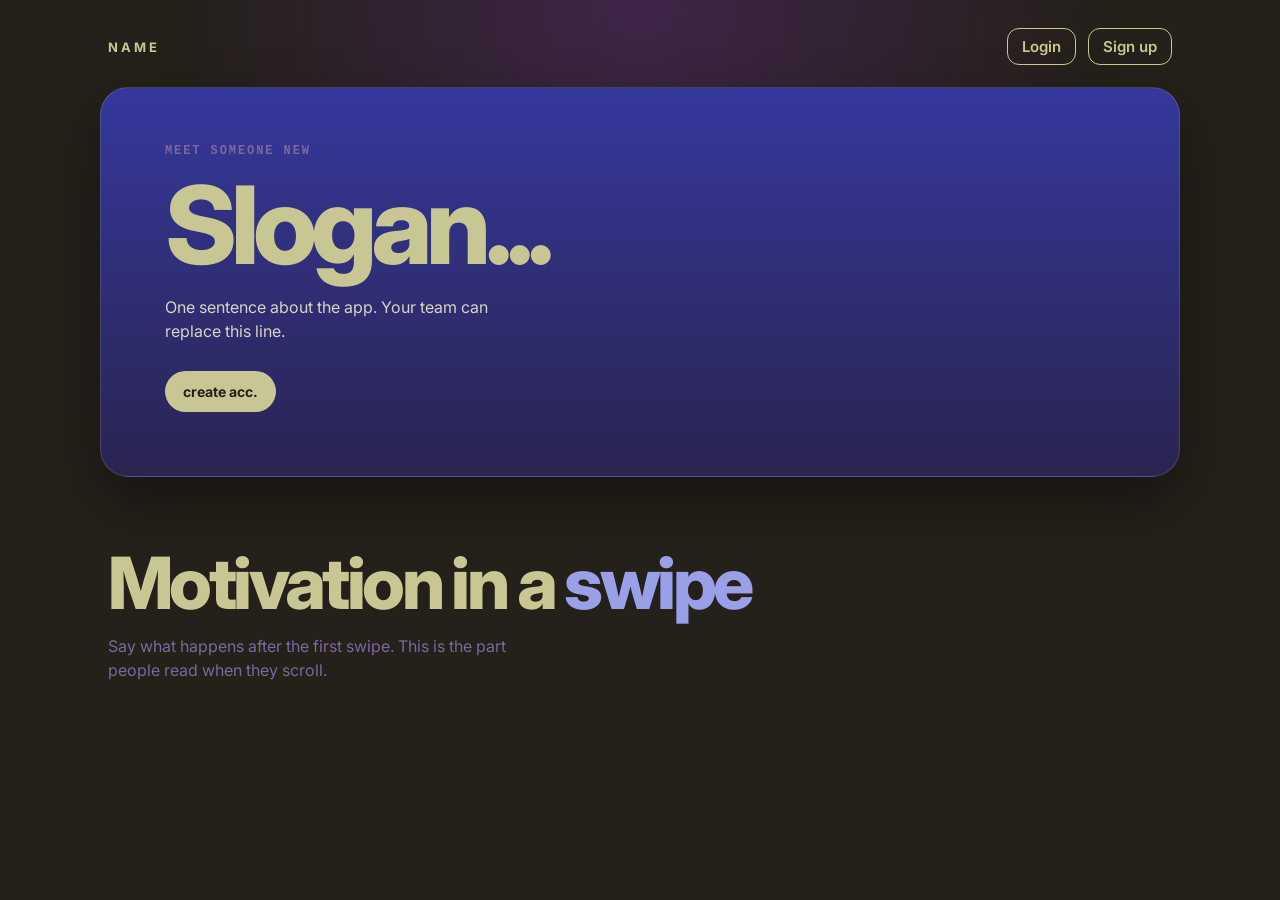
==== index.html @ 8dd57173 "add launch and login page" ====
<!DOCTYPE html>
<html lang="en">
<head>
  <meta charset="UTF-8">
  <meta name="viewport" content="width=device-width, initial-scale=1">
  <title>NAME</title>
  <link rel="preconnect" href="https://fonts.googleapis.com">
  <link rel="preconnect" href="https://fonts.gstatic.com" crossorigin>
  <link href="https://fonts.googleapis.com/css2?family=Inter:wght@400;600;700;800&display=swap" rel="stylesheet">
  <link rel="stylesheet" href="css/site.css">
</head>
<body>
  <div class="page">
    <header class="top">
      <a class="logo" href="index.html">NAME</a>
      <nav class="nav">
        <a href="login.html">Login</a>
        <a href="signup.html">Sign up</a>
      </nav>
    </header>

    <main>
      <section class="card hero">
        <p class="eyebrow">Meet someone new</p>
        <h1>Slogan...</h1>
        <p class="lede">One sentence about the app. Your team can replace this line.</p>
        <a class="pill" href="signup.html">create acc.</a>
      </section>

      <section class="next">
        <h2>Motivation in a <span>swipe</span></h2>
        <p>Say what happens after the first swipe. This is the part people read when they scroll.</p>
      </section>
    </main>
  </div>
</body>
</html>
---- css/site.css ----
:root {
  --ink: #24201a;
  --indigo: #35389c;
  --plum: #3f2548;
  --muted: #7c679e;
  --foam: #c8c793;
  --card: #2c2544;
  --line: rgba(200, 199, 147, 0.35);
}

* {
  box-sizing: border-box;
}

body {
  margin: 0;
  min-height: 100vh;
  color: var(--foam);
  background:
    radial-gradient(circle at top, #3f2548 0%, transparent 42%),
    var(--ink);
  font-family: Inter, "Helvetica Neue", Helvetica, Arial, sans-serif;
}

a {
  color: inherit;
  text-decoration: none;
}

.page {
  width: min(1080px, calc(100% - 40px));
  margin: 0 auto;
  padding: 28px 0 80px;
}

.top {
  display: flex;
  align-items: center;
  justify-content: space-between;
  gap: 16px;
  margin-bottom: 22px;
  padding: 0 8px;
}

.logo {
  font-size: 13px;
  font-weight: 700;
  letter-spacing: 0.22em;
}

.nav {
  display: flex;
  align-items: center;
  gap: 12px;
}

.nav a {
  border: 1.5px solid var(--foam);
  border-radius: 12px;
  padding: 8px 14px;
  color: var(--foam);
  font-size: 15px;
  font-weight: 600;
}

.card {
  background: linear-gradient(180deg, #35389c 0%, #2a2450 100%);
  border: 1px solid rgba(200, 199, 147, 0.18);
  border-radius: 28px;
  box-shadow: 0 24px 60px rgba(0, 0, 0, 0.35);
}

.hero {
  display: flex;
  flex-direction: column;
  align-items: flex-start;
  padding: 56px 64px 64px;
}

.eyebrow {
  margin: 0 0 18px;
  color: var(--muted);
  font-family: ui-monospace, "Courier New", monospace;
  font-size: 12px;
  font-weight: 600;
  letter-spacing: 0.16em;
  text-transform: uppercase;
}

h1 {
  margin: 0;
  color: var(--foam);
  font-size: clamp(64px, 9vw, 108px);
  font-weight: 800;
  letter-spacing: -0.055em;
  line-height: 0.9;
}

.lede {
  max-width: 36ch;
  margin: 22px 0 0;
  color: #d7d4c4;
  font-size: 16px;
  line-height: 1.5;
}

.pill {
  display: inline-block;
  width: fit-content;
  margin-top: 28px;
  padding: 12px 18px;
  border: 0;
  border-radius: 999px;
  background: var(--foam);
  color: var(--ink);
  font: inherit;
  font-size: 14px;
  font-weight: 700;
  cursor: pointer;
}

.next {
  padding: 72px 8px 20px;
}

h2 {
  margin: 0;
  font-size: clamp(42px, 6vw, 72px);
  font-weight: 800;
  letter-spacing: -0.05em;
  line-height: 0.95;
}

h2 span {
  color: #9aa0e8;
}

.next p {
  max-width: 42ch;
  color: var(--muted);
  font-size: 16px;
  line-height: 1.5;
}

.center {
  min-height: calc(100vh - 120px);
  display: grid;
  place-items: center;
}

.form-card {
  width: min(440px, 100%);
  padding: 36px 32px 32px;
}

.form-card h1 {
  margin-bottom: 28px;
  font-size: 56px;
}

form {
  display: grid;
  gap: 16px;
}

label {
  display: grid;
  gap: 8px;
  color: var(--foam);
  font-size: 13px;
  font-weight: 700;
}

input {
  width: 100%;
  padding: 14px 16px;
  border: 1px solid var(--line);
  border-radius: 14px;
  background: rgba(36, 32, 26, 0.45);
  color: var(--foam);
  font: inherit;
  font-size: 15px;
}

form .pill {
  margin-top: 8px;
}

@media (max-width: 700px) {
  .hero {
    padding: 36px 24px 40px;
  }

  h1,
  .form-card h1 {
    font-size: 48px;
  }
}
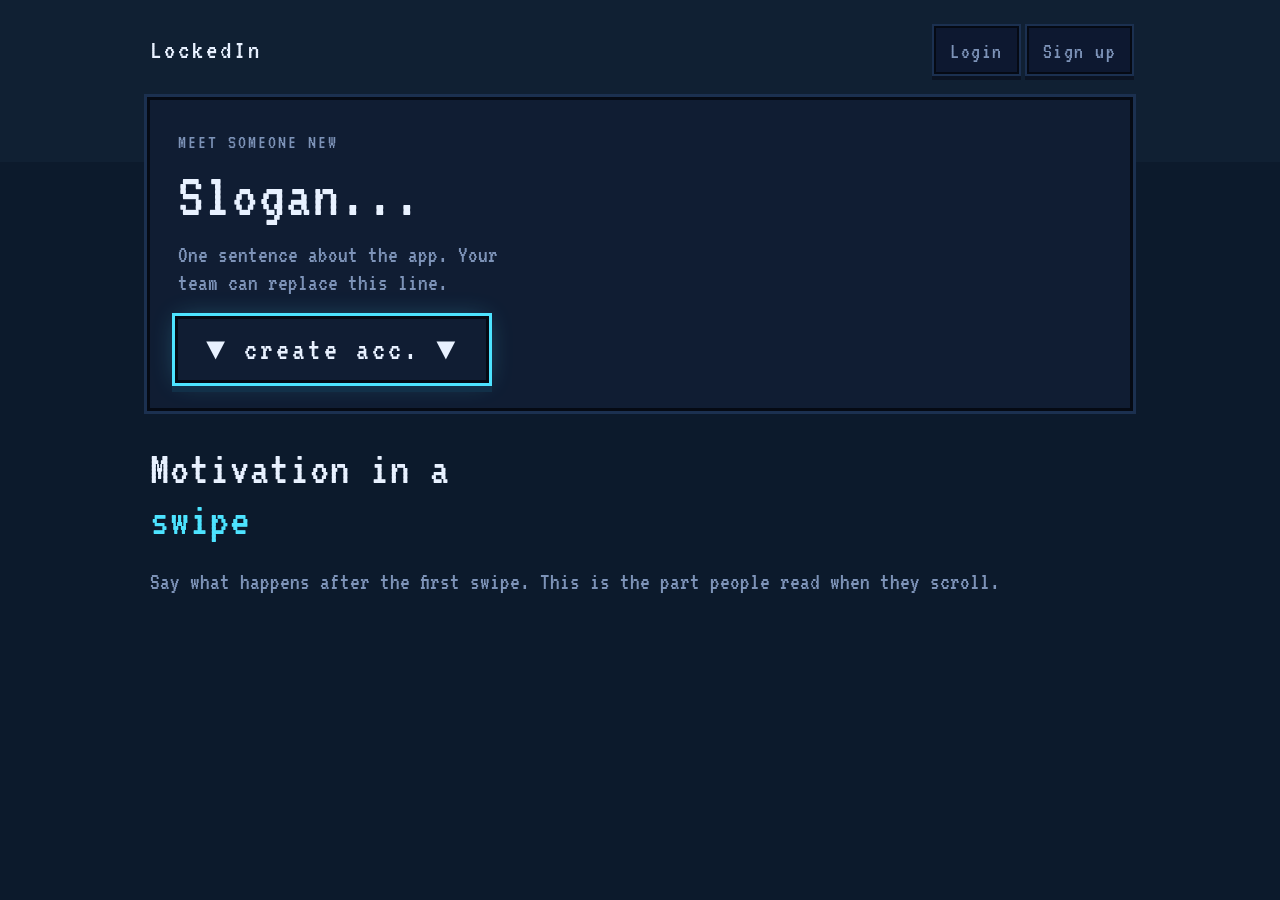
==== commit f9c61cbc: "launch and login with krillion" ====
--- a/index.html
+++ b/index.html
@@ -3,16 +3,16 @@
 <head>
   <meta charset="UTF-8">
   <meta name="viewport" content="width=device-width, initial-scale=1">
-  <title>NAME</title>
+  <title>LockedIn</title>
   <link rel="preconnect" href="https://fonts.googleapis.com">
   <link rel="preconnect" href="https://fonts.gstatic.com" crossorigin>
-  <link href="https://fonts.googleapis.com/css2?family=Inter:wght@400;600;700;800&display=swap" rel="stylesheet">
+  <link href="https://fonts.googleapis.com/css2?family=VT323&display=swap" rel="stylesheet">
   <link rel="stylesheet" href="css/site.css">
 </head>
 <body>
   <div class="page">
     <header class="top">
-      <a class="logo" href="index.html">NAME</a>
+      <a class="logo" href="index.html">LockedIn</a>
       <nav class="nav">
         <a href="login.html">Login</a>
         <a href="signup.html">Sign up</a>
@@ -24,7 +24,7 @@
         <p class="eyebrow">Meet someone new</p>
         <h1>Slogan...</h1>
         <p class="lede">One sentence about the app. Your team can replace this line.</p>
-        <a class="pill" href="signup.html">create acc.</a>
+        <a class="pill" href="signup.html">▼ create acc. ▼</a>
       </section>
 
       <section class="next">
--- a/css/site.css
+++ b/css/site.css
@@ -1,11 +1,12 @@
 :root {
-  --ink: #24201a;
-  --indigo: #35389c;
-  --plum: #3f2548;
-  --muted: #7c679e;
-  --foam: #c8c793;
-  --card: #2c2544;
-  --line: rgba(200, 199, 147, 0.35);
+  --night: #071018;
+  --panel: #101d33;
+  --btn: #0d1830;
+  --ink: #050a14;
+  --steel: #1b3050;
+  --muted: #7d93b8;
+  --paper: #e8f1ff;
+  --cyan: #4de3ff;
 }
 
 * {
@@ -15,11 +16,11 @@
 body {
   margin: 0;
   min-height: 100vh;
-  color: var(--foam);
+  color: var(--paper);
   background:
-    radial-gradient(circle at top, #3f2548 0%, transparent 42%),
-    var(--ink);
-  font-family: Inter, "Helvetica Neue", Helvetica, Arial, sans-serif;
+    linear-gradient(#102033 0 18%, transparent 18%),
+    linear-gradient(#0c1a2c 0 100%);
+  font-family: VT323, "Courier New", monospace;
 }
 
 a {
@@ -28,7 +29,7 @@
 }
 
 .page {
-  width: min(1080px, calc(100% - 40px));
+  width: min(980px, calc(100% - 32px));
   margin: 0 auto;
   padding: 28px 0 80px;
 }
@@ -38,148 +39,162 @@
   align-items: center;
   justify-content: space-between;
   gap: 16px;
-  margin-bottom: 22px;
-  padding: 0 8px;
+  margin-bottom: 28px;
 }
 
 .logo {
-  font-size: 13px;
-  font-weight: 700;
-  letter-spacing: 0.22em;
+  color: var(--paper);
+  font-size: 28px;
+  letter-spacing: 3px;
 }
 
 .nav {
   display: flex;
-  align-items: center;
   gap: 12px;
 }
 
 .nav a {
-  border: 1.5px solid var(--foam);
-  border-radius: 12px;
-  padding: 8px 14px;
-  color: var(--foam);
-  font-size: 15px;
-  font-weight: 600;
+  padding: 12px 14px 10px;
+  background: var(--btn);
+  color: var(--muted);
+  font-size: 22px;
+  letter-spacing: 1.5px;
+  box-shadow:
+    0 0 0 2px var(--ink),
+    0 0 0 4px var(--steel),
+    0 4px 0 4px #0b1424;
+}
+
+.nav a:active {
+  transform: translateY(2px);
+  box-shadow:
+    0 0 0 2px var(--ink),
+    0 0 0 4px var(--steel),
+    0 2px 0 4px #0b1424;
 }
 
 .card {
-  background: linear-gradient(180deg, #35389c 0%, #2a2450 100%);
-  border: 1px solid rgba(200, 199, 147, 0.18);
-  border-radius: 28px;
-  box-shadow: 0 24px 60px rgba(0, 0, 0, 0.35);
-}
-
-.hero {
-  display: flex;
-  flex-direction: column;
-  align-items: flex-start;
-  padding: 56px 64px 64px;
+  background: var(--panel);
+  box-shadow:
+    0 0 0 3px var(--ink),
+    0 0 0 6px var(--steel);
+}
+
+.hero,
+.form-card {
+  padding: 32px 28px 28px;
 }
 
 .eyebrow {
-  margin: 0 0 18px;
+  margin: 0 0 12px;
   color: var(--muted);
-  font-family: ui-monospace, "Courier New", monospace;
-  font-size: 12px;
-  font-weight: 600;
-  letter-spacing: 0.16em;
+  font-size: 20px;
+  letter-spacing: 2px;
   text-transform: uppercase;
 }
 
+h1,
+h2 {
+  margin: 0;
+  font-weight: 400;
+  letter-spacing: 1px;
+}
+
 h1 {
-  margin: 0;
-  color: var(--foam);
-  font-size: clamp(64px, 9vw, 108px);
-  font-weight: 800;
-  letter-spacing: -0.055em;
-  line-height: 0.9;
+  font-size: clamp(40px, 6vw, 64px);
+  line-height: 1;
+}
+
+.lede,
+.next p,
+label {
+  color: var(--muted);
+  font-size: 24px;
+  line-height: 1.15;
 }
 
 .lede {
   max-width: 36ch;
-  margin: 22px 0 0;
-  color: #d7d4c4;
-  font-size: 16px;
-  line-height: 1.5;
+  margin: 14px 0 0;
 }
 
 .pill {
   display: inline-block;
   width: fit-content;
-  margin-top: 28px;
-  padding: 12px 18px;
+  margin-top: 22px;
+  padding: 13px 28px 11px;
   border: 0;
-  border-radius: 999px;
-  background: var(--foam);
-  color: var(--ink);
+  background: var(--panel);
+  color: var(--paper);
   font: inherit;
-  font-size: 14px;
-  font-weight: 700;
+  font-size: 32px;
+  letter-spacing: 3px;
   cursor: pointer;
+  box-shadow:
+    0 0 0 3px var(--ink),
+    0 0 0 6px var(--cyan),
+    0 6px 0 6px #123048,
+    0 0 26px rgba(77, 227, 255, 0.3);
+}
+
+.pill:active {
+  transform: translateY(3px);
+  box-shadow:
+    0 0 0 3px var(--ink),
+    0 0 0 6px var(--cyan),
+    0 3px 0 6px #123048;
 }
 
 .next {
-  padding: 72px 8px 20px;
+  margin-top: 36px;
 }
 
 h2 {
-  margin: 0;
-  font-size: clamp(42px, 6vw, 72px);
-  font-weight: 800;
-  letter-spacing: -0.05em;
-  line-height: 0.95;
+  max-width: 16ch;
+  font-size: clamp(32px, 5vw, 48px);
+  line-height: 1.05;
 }
 
 h2 span {
-  color: #9aa0e8;
-}
-
-.next p {
-  max-width: 42ch;
-  color: var(--muted);
-  font-size: 16px;
-  line-height: 1.5;
+  color: var(--cyan);
 }
 
 .center {
-  min-height: calc(100vh - 120px);
+  min-height: calc(100vh - 140px);
   display: grid;
   place-items: center;
 }
 
 .form-card {
-  width: min(440px, 100%);
-  padding: 36px 32px 32px;
+  width: min(480px, 100%);
 }
 
 .form-card h1 {
-  margin-bottom: 28px;
-  font-size: 56px;
+  margin-bottom: 18px;
 }
 
 form {
   display: grid;
-  gap: 16px;
+  gap: 14px;
 }
 
 label {
   display: grid;
-  gap: 8px;
-  color: var(--foam);
-  font-size: 13px;
-  font-weight: 700;
+  gap: 6px;
 }
 
 input {
   width: 100%;
-  padding: 14px 16px;
-  border: 1px solid var(--line);
-  border-radius: 14px;
-  background: rgba(36, 32, 26, 0.45);
-  color: var(--foam);
+  padding: 10px 12px 8px;
+  border: 0;
+  border-radius: 0;
+  background: #0b1526;
+  color: var(--paper);
   font: inherit;
-  font-size: 15px;
+  font-size: 26px;
+  box-shadow:
+    0 0 0 2px var(--ink),
+    0 0 0 4px var(--steel);
 }
 
 form .pill {
@@ -187,12 +202,12 @@
 }
 
 @media (max-width: 700px) {
-  .hero {
-    padding: 36px 24px 40px;
+  .top {
+    align-items: flex-start;
+    flex-direction: column;
   }
 
-  h1,
-  .form-card h1 {
-    font-size: 48px;
+  .pill {
+    font-size: 26px;
   }
 }
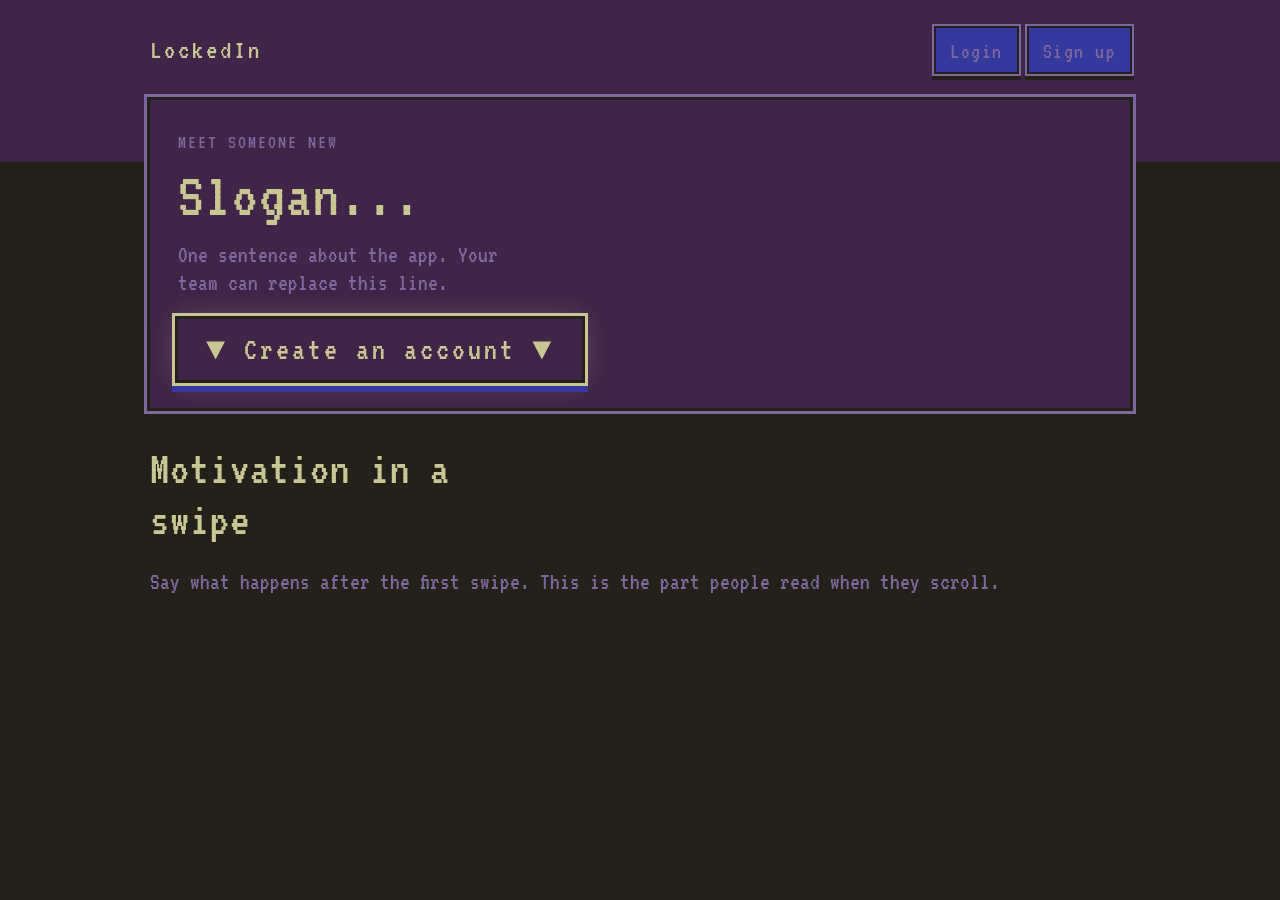
==== commit b99b318d: "Apply the palette colors to the launch page." ====
--- a/index.html
+++ b/index.html
@@ -24,7 +24,7 @@
         <p class="eyebrow">Meet someone new</p>
         <h1>Slogan...</h1>
         <p class="lede">One sentence about the app. Your team can replace this line.</p>
-        <a class="pill" href="signup.html">▼ create acc. ▼</a>
+        <a class="pill" href="signup.html">▼ Create an account ▼</a>
       </section>
 
       <section class="next">
--- a/css/site.css
+++ b/css/site.css
@@ -1,12 +1,12 @@
 :root {
-  --night: #071018;
-  --panel: #101d33;
-  --btn: #0d1830;
-  --ink: #050a14;
-  --steel: #1b3050;
-  --muted: #7d93b8;
-  --paper: #e8f1ff;
-  --cyan: #4de3ff;
+  --night: #24201a;
+  --panel: #3f2548;
+  --btn: #35389c;
+  --ink: #24201a;
+  --steel: #7c679e;
+  --muted: #7c679e;
+  --paper: #c8c793;
+  --cyan: #c8c793;
 }
 
 * {
@@ -18,8 +18,8 @@
   min-height: 100vh;
   color: var(--paper);
   background:
-    linear-gradient(#102033 0 18%, transparent 18%),
-    linear-gradient(#0c1a2c 0 100%);
+    linear-gradient(#3f2548 0 18%, transparent 18%),
+    linear-gradient(#24201a 0 100%);
   font-family: VT323, "Courier New", monospace;
 }
 
@@ -62,7 +62,7 @@
   box-shadow:
     0 0 0 2px var(--ink),
     0 0 0 4px var(--steel),
-    0 4px 0 4px #0b1424;
+    0 4px 0 4px #24201a;
 }
 
 .nav a:active {
@@ -70,7 +70,7 @@
   box-shadow:
     0 0 0 2px var(--ink),
     0 0 0 4px var(--steel),
-    0 2px 0 4px #0b1424;
+    0 2px 0 4px #24201a;
 }
 
 .card {
@@ -133,8 +133,8 @@
   box-shadow:
     0 0 0 3px var(--ink),
     0 0 0 6px var(--cyan),
-    0 6px 0 6px #123048,
-    0 0 26px rgba(77, 227, 255, 0.3);
+    0 6px 0 6px #35389c,
+    0 0 26px rgba(200, 199, 147, 0.35);
 }
 
 .pill:active {
@@ -142,7 +142,7 @@
   box-shadow:
     0 0 0 3px var(--ink),
     0 0 0 6px var(--cyan),
-    0 3px 0 6px #123048;
+    0 3px 0 6px #35389c;
 }
 
 .next {
@@ -188,7 +188,7 @@
   padding: 10px 12px 8px;
   border: 0;
   border-radius: 0;
-  background: #0b1526;
+  background: #24201a;
   color: var(--paper);
   font: inherit;
   font-size: 26px;
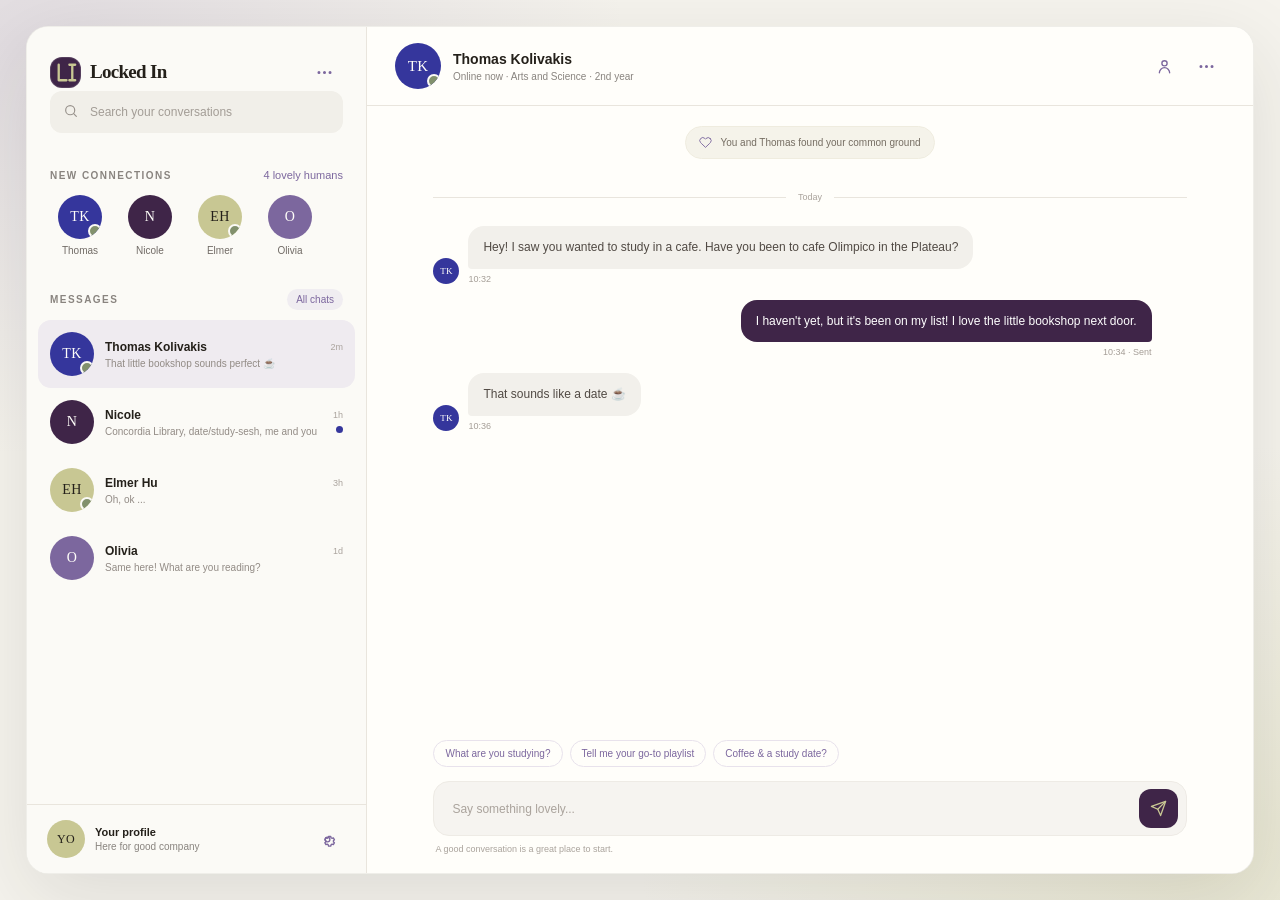
==== commit accaacad: "https://github.com/yimingchen1070/hackdecouverte26.git" ====
--- a/index.html
+++ b/index.html
@@ -1,37 +1,695 @@
-<!DOCTYPE html>
+<!doctype html>
 <html lang="en">
-<head>
-  <meta charset="UTF-8">
-  <meta name="viewport" content="width=device-width, initial-scale=1">
-  <title>LockedIn</title>
-  <link rel="preconnect" href="https://fonts.googleapis.com">
-  <link rel="preconnect" href="https://fonts.gstatic.com" crossorigin>
-  <link href="https://fonts.googleapis.com/css2?family=VT323&display=swap" rel="stylesheet">
-  <link rel="stylesheet" href="css/site.css">
-</head>
-<body>
-  <div class="page">
-    <header class="top">
-      <a class="logo" href="index.html">LockedIn</a>
-      <nav class="nav">
-        <a href="login.html">Login</a>
-        <a href="signup.html">Sign up</a>
-      </nav>
-    </header>
-
-    <main>
-      <section class="card hero">
-        <p class="eyebrow">Meet someone new</p>
-        <h1>Slogan...</h1>
-        <p class="lede">One sentence about the app. Your team can replace this line.</p>
-        <a class="pill" href="signup.html">▼ Create an account ▼</a>
-      </section>
-
-      <section class="next">
-        <h2>Motivation in a <span>swipe</span></h2>
-        <p>Say what happens after the first swipe. This is the part people read when they scroll.</p>
-      </section>
-    </main>
-  </div>
-</body>
-</html>+  <head>
+    <meta charset="UTF-8" />
+    <meta name="viewport" content="width=device-width, initial-scale=1.0" />
+    <meta name="theme-color" content="#24201a" />
+    <title>Locked In — Messages</title>
+    <style>
+      :root {
+        color-scheme: light;
+        --ink: #24201a;
+        --plum: #3f2548;
+        --indigo: #35369c;
+        --lavender: #7c679e;
+        --olive: #c8c793;
+        --paper: #f5f3ed;
+        --white: #fffefa;
+        --muted: #89847f;
+        --line: #e9e5dd;
+        --green: #82916d;
+        font-family: "Avenir Next", Avenir, "Segoe UI", sans-serif;
+        font-synthesis: none;
+        text-rendering: optimizeLegibility;
+        -webkit-font-smoothing: antialiased;
+      }
+
+      * { box-sizing: border-box; }
+
+      body {
+        min-width: 320px;
+        min-height: 100vh;
+        margin: 0;
+        padding: 26px;
+        color: var(--ink);
+        background:
+          radial-gradient(ellipse at 2% 5%, rgba(124, 103, 158, .17), transparent 34%),
+          radial-gradient(ellipse at 96% 95%, rgba(200, 199, 147, .3), transparent 34%),
+          var(--paper);
+      }
+
+      button, input { font: inherit; }
+      button { color: inherit; }
+
+      .app {
+        display: grid;
+        grid-template-columns: 340px minmax(0, 1fr);
+        width: min(1320px, 100%);
+        height: min(850px, calc(100vh - 52px));
+        min-height: 620px;
+        margin: 0 auto;
+        overflow: hidden;
+        background: var(--white);
+        border: 1px solid rgba(36, 32, 26, .07);
+        border-radius: 22px;
+        box-shadow: 0 24px 80px rgba(36, 32, 26, .11);
+      }
+
+      .sidebar {
+        display: flex;
+        min-height: 0;
+        flex-direction: column;
+        background: #fbfaf6;
+        border-right: 1px solid var(--line);
+      }
+
+      .sidebar-top { padding: 26px 23px 18px; }
+      .brand-row, .profile-row, .chat-row, .chat-heading, .match-heading, .composer, .chat-topbar {
+        display: flex;
+        align-items: center;
+      }
+
+      .brand-row { justify-content: space-between; }
+      .brand {
+        display: inline-flex;
+        gap: 9px;
+        align-items: center;
+        color: var(--ink);
+        font-family: Georgia, "Times New Roman", serif;
+        font-size: 19px;
+        font-weight: 700;
+        letter-spacing: -.7px;
+        text-decoration: none;
+      }
+      .brand-mark {
+        display: grid;
+        width: 31px;
+        height: 31px;
+        place-items: center;
+        overflow: hidden;
+        color: var(--olive);
+        background: var(--plum);
+        border-radius: 12px;
+        box-shadow: inset 0 0 0 1px rgba(255,255,255,0.12);
+      }
+      .brand-mark svg { display: block; width: 100%; height: 100%; }
+      .icon-button {
+        display: grid;
+        width: 38px;
+        height: 38px;
+        padding: 0;
+        place-items: center;
+        color: var(--lavender);
+        background: transparent;
+        border: 0;
+        border-radius: 12px;
+        cursor: pointer;
+      }
+      .icon-button:hover { color: var(--plum); background: #f0edf1; }
+      .icon-button svg { width: 19px; height: 19px; }
+
+      .intro { margin: 27px 0 20px; }
+      .eyebrow {
+        margin: 0 0 6px;
+        color: var(--lavender);
+        font-size: 10px;
+        font-weight: 750;
+        letter-spacing: 1.8px;
+        text-transform: uppercase;
+      }
+      .intro h1 {
+        margin: 0;
+        font-family: Georgia, "Times New Roman", serif;
+        font-size: 30px;
+        font-weight: 500;
+        letter-spacing: -.8px;
+      }
+      .intro p:last-child { margin: 7px 0 0; color: var(--muted); font-size: 12px; }
+
+      .search-wrap { position: relative; }
+      .search-wrap svg {
+        position: absolute;
+        top: 50%;
+        left: 13px;
+        width: 16px;
+        height: 16px;
+        color: #99938d;
+        transform: translateY(-50%);
+      }
+      .search {
+        width: 100%;
+        height: 42px;
+        padding: 0 13px 0 39px;
+        color: var(--ink);
+        background: #f1efe9;
+        border: 1px solid transparent;
+        border-radius: 12px;
+        outline: none;
+        font-size: 12px;
+      }
+      .search:focus { border-color: var(--lavender); box-shadow: 0 0 0 3px rgba(124, 103, 158, .12); }
+      .search::placeholder { color: #a39d96; }
+
+      .matches { padding: 18px 23px 15px; }
+      .match-heading { justify-content: space-between; margin-bottom: 12px; }
+      .section-label {
+        margin: 0;
+        color: var(--muted);
+        font-size: 10px;
+        font-weight: 750;
+        letter-spacing: 1.45px;
+        text-transform: uppercase;
+      }
+      .match-count { color: var(--lavender); font-size: 11px; }
+      .match-list { display: flex; gap: 12px; overflow-x: auto; padding: 2px 1px 5px; scrollbar-width: none; }
+      .match-list::-webkit-scrollbar { display: none; }
+      .match-person {
+        display: grid;
+        flex: 0 0 58px;
+        justify-items: center;
+        gap: 6px;
+        padding: 0;
+        background: none;
+        border: 0;
+        cursor: pointer;
+      }
+      .match-person span:last-child {
+        max-width: 58px;
+        overflow: hidden;
+        color: #716b66;
+        font-size: 10px;
+        text-overflow: ellipsis;
+        white-space: nowrap;
+      }
+      .avatar {
+        position: relative;
+        display: grid;
+        flex: 0 0 auto;
+        width: 44px;
+        height: 44px;
+        place-items: center;
+        overflow: hidden;
+        color: var(--white);
+        background: var(--plum);
+        border-radius: 50%;
+        font-family: Georgia, "Times New Roman", serif;
+        font-size: 14px;
+        letter-spacing: .3px;
+      }
+      .avatar.large { width: 46px; height: 46px; font-size: 15px; }
+      .avatar.small { width: 38px; height: 38px; font-size: 12px; }
+      .avatar::after {
+        position: absolute;
+        right: 0;
+        bottom: 1px;
+        width: 10px;
+        height: 10px;
+        background: var(--green);
+        border: 2px solid #fbfaf6;
+        border-radius: 50%;
+        content: "";
+      }
+      .avatar.offline::after { display: none; }
+      .tone-plum { background: var(--plum); }
+      .tone-indigo { background: var(--indigo); }
+      .tone-lavender { background: var(--lavender); }
+      .tone-olive { color: var(--ink); background: var(--olive); }
+      .match-person:hover .avatar { outline: 3px solid rgba(124, 103, 158, .22); outline-offset: 2px; }
+
+      .inbox { display: flex; min-height: 0; flex: 1; flex-direction: column; }
+      .inbox-heading { display: flex; align-items: center; justify-content: space-between; padding: 13px 23px 10px; }
+      .filter-button {
+        padding: 5px 9px;
+        color: var(--lavender);
+        background: #f0edf1;
+        border: 0;
+        border-radius: 20px;
+        cursor: pointer;
+        font-size: 10px;
+      }
+      .conversation-list { min-height: 0; overflow-y: auto; padding: 0 11px 15px; }
+      .conversation {
+        display: flex;
+        width: 100%;
+        gap: 11px;
+        align-items: center;
+        padding: 12px;
+        text-align: left;
+        background: transparent;
+        border: 0;
+        border-radius: 13px;
+        cursor: pointer;
+      }
+      .conversation:hover { background: #f5f2ee; }
+      .conversation.active { background: #efebf0; }
+      .conversation-copy { min-width: 0; flex: 1; }
+      .chat-row { justify-content: space-between; gap: 6px; }
+      .chat-name { overflow: hidden; color: var(--ink); font-size: 12px; font-weight: 680; text-overflow: ellipsis; white-space: nowrap; }
+      .chat-time { flex: 0 0 auto; color: #aaa39d; font-size: 9px; }
+      .chat-preview { overflow: hidden; margin: 4px 0 0; color: #928b85; font-size: 10px; text-overflow: ellipsis; white-space: nowrap; }
+      .unread-dot { width: 7px; height: 7px; flex: 0 0 auto; background: var(--indigo); border-radius: 50%; }
+      .no-results { padding: 20px 12px; color: var(--muted); font-size: 12px; text-align: center; }
+
+      .sidebar-footer { display: flex; align-items: center; gap: 10px; padding: 15px 20px; border-top: 1px solid var(--line); }
+      .profile-copy { min-width: 0; flex: 1; }
+      .profile-name { margin: 0; font-size: 11px; font-weight: 700; }
+      .profile-note { margin: 3px 0 0; color: var(--muted); font-size: 10px; }
+
+      .main { display: flex; min-width: 0; min-height: 0; flex-direction: column; background: var(--white); }
+      .chat-topbar { min-height: 79px; justify-content: space-between; padding: 14px 28px; border-bottom: 1px solid var(--line); }
+      .chat-heading { min-width: 0; gap: 12px; }
+      .chat-heading-copy { min-width: 0; }
+      .chat-heading h2 { overflow: hidden; margin: 0; font-size: 14px; font-weight: 700; text-overflow: ellipsis; white-space: nowrap; }
+      .chat-heading p { margin: 4px 0 0; color: var(--muted); font-size: 10px; }
+      .chat-actions { display: flex; gap: 4px; }
+      .mobile-back { display: none; }
+
+      .connection-note {
+        display: flex;
+        width: fit-content;
+        max-width: calc(100% - 40px);
+        align-items: center;
+        gap: 8px;
+        align-self: center;
+        margin: 20px 0 7px;
+        padding: 9px 13px;
+        color: #756d62;
+        background: #f5f3ea;
+        border: 1px solid #efecdf;
+        border-radius: 20px;
+        font-size: 10px;
+      }
+      .connection-note svg { width: 13px; height: 13px; flex: 0 0 auto; color: var(--lavender); }
+      .messages {
+        display: flex;
+        min-height: 0;
+        flex: 1;
+        flex-direction: column;
+        gap: 16px;
+        overflow-y: auto;
+        padding: 18px 7.5% 26px;
+        scrollbar-color: #d7d1dc transparent;
+        scrollbar-width: thin;
+      }
+      .day-divider { display: flex; align-items: center; gap: 12px; margin: 8px 0; color: #aaa39c; font-size: 9px; }
+      .day-divider::before, .day-divider::after { height: 1px; flex: 1; background: var(--line); content: ""; }
+      .message { display: flex; max-width: 76%; gap: 9px; align-items: flex-end; align-self: flex-start; }
+      .message.mine { align-self: flex-end; }
+      .message-bubble {
+        padding: 12px 15px;
+        color: #514a44;
+        background: #f2f0eb;
+        border-radius: 16px 16px 16px 4px;
+        font-size: 12px;
+        line-height: 1.55;
+        overflow-wrap: anywhere;
+      }
+      .message.mine .message-bubble { color: white; background: var(--plum); border-radius: 16px 16px 4px 16px; }
+      .message-time { margin-top: 5px; color: #a49d96; font-size: 9px; }
+      .message.mine .message-time { text-align: right; }
+      .message-avatar { width: 26px; height: 26px; font-size: 9px; }
+      .message-avatar::after { display: none; }
+      .message-avatar-spacer { width: 26px; flex: 0 0 auto; }
+      .typing { display: none; align-items: center; gap: 5px; align-self: flex-start; padding-left: 35px; color: var(--muted); font-size: 10px; }
+      .typing.visible { display: flex; }
+      .typing-dots { display: flex; gap: 3px; }
+      .typing-dots i { width: 4px; height: 4px; background: var(--lavender); border-radius: 50%; animation: pulse 1s infinite alternate; }
+      .typing-dots i:nth-child(2) { animation-delay: .2s; }
+      .typing-dots i:nth-child(3) { animation-delay: .4s; }
+      @keyframes pulse { to { opacity: .3; transform: translateY(-2px); } }
+
+      .prompt-row { display: flex; flex-wrap: wrap; gap: 7px; padding: 0 7.5% 14px; }
+      .prompt {
+        padding: 7px 11px;
+        color: var(--lavender);
+        background: transparent;
+        border: 1px solid #e8e2ec;
+        border-radius: 20px;
+        cursor: pointer;
+        font-size: 10px;
+        transition: background .15s, color .15s;
+      }
+      .prompt:hover { color: white; background: var(--lavender); }
+      .composer-wrap { padding: 0 7.5% 19px; }
+      .composer {
+        min-height: 54px;
+        gap: 8px;
+        padding: 7px 8px 7px 16px;
+        background: #f6f4f0;
+        border: 1px solid #eeebe5;
+        border-radius: 16px;
+      }
+      .composer:focus-within { border-color: #b7a9c5; box-shadow: 0 0 0 3px rgba(124, 103, 158, .09); }
+      .composer input {
+        min-width: 0;
+        height: 36px;
+        flex: 1;
+        color: var(--ink);
+        background: transparent;
+        border: 0;
+        outline: 0;
+        font-size: 12px;
+      }
+      .composer input::placeholder { color: #aaa39c; }
+      .send-button {
+        display: grid;
+        width: 39px;
+        height: 39px;
+        flex: 0 0 auto;
+        place-items: center;
+        color: var(--olive);
+        background: var(--plum);
+        border: 0;
+        border-radius: 12px;
+        cursor: pointer;
+        transition: background .15s, transform .15s;
+      }
+      .send-button:hover { background: var(--indigo); transform: translateY(-1px); }
+      .send-button svg { width: 17px; height: 17px; }
+      .composer-hint { margin: 8px 2px 0; color: #aaa39c; font-size: 9px; }
+
+      @media (max-width: 760px) {
+        body { padding: 0; background: var(--white); }
+        .app { display: block; width: 100%; height: 100dvh; min-height: 520px; border: 0; border-radius: 0; box-shadow: none; }
+        .sidebar { width: 100%; height: 100%; border: 0; }
+        .main { display: none; width: 100%; height: 100%; }
+        .app.chat-open .sidebar { display: none; }
+        .app.chat-open .main { display: flex; }
+        .sidebar-top { padding-top: max(20px, env(safe-area-inset-top)); }
+        .chat-topbar { min-height: 72px; padding: 12px 14px; }
+        .mobile-back { display: grid; width: 34px; margin-left: -6px; }
+        .chat-heading { gap: 8px; }
+        .chat-heading-copy h2 { font-size: 13px; }
+        .chat-actions .icon-button { width: 34px; }
+        .messages { padding: 15px 16px 22px; }
+        .message { max-width: 88%; }
+        .prompt-row, .composer-wrap { padding-right: 16px; padding-left: 16px; }
+        .composer-wrap { padding-bottom: max(14px, env(safe-area-inset-bottom)); }
+      }
+
+      @media (min-width: 761px) and (max-height: 700px) {
+        body { padding: 14px; }
+        .app { height: calc(100vh - 28px); min-height: 560px; }
+        .sidebar-top { padding-top: 18px; }
+        .intro { margin-top: 18px; }
+        .matches { padding-top: 12px; padding-bottom: 10px; }
+      }
+
+      @media (prefers-reduced-motion: reduce) {
+        *, *::before, *::after { scroll-behavior: auto !important; animation-duration: .01ms !important; animation-iteration-count: 1 !important; transition-duration: .01ms !important; }
+      }
+    </style>
+  </head>
+  <body>
+    <div class="app" id="app">
+      <aside class="sidebar" aria-label="Messages and matches">
+        <div class="sidebar-top">
+          <div class="brand-row">
+            <a class="brand" href="#" aria-label="Locked In home">
+              <span class="brand-mark" aria-hidden="true">
+                <svg viewBox="0 0 32 32" fill="none" xmlns="http://www.w3.org/2000/svg">
+                  <path d="M9 8v16h8M23 8v16M20 8h6M20 24h6" stroke="currentColor" stroke-width="2.4" stroke-linecap="round" stroke-linejoin="round"/>
+                </svg>
+              </span>
+              Locked In
+            </a>
+            <button class="icon-button" aria-label="More options" title="More options">
+              <svg viewBox="0 0 24 24" fill="none" stroke="currentColor" stroke-width="1.8" stroke-linecap="round"><circle cx="5" cy="12" r="1"/><circle cx="12" cy="12" r="1"/><circle cx="19" cy="12" r="1"/></svg>
+            </button>
+          </div>
+          <label class="search-wrap">
+            <svg viewBox="0 0 24 24" fill="none" stroke="currentColor" stroke-width="1.8" stroke-linecap="round"><circle cx="10.8" cy="10.8" r="6.8"/><path d="m16 16 4 4"/></svg>
+            <input id="search" class="search" type="search" placeholder="Search your conversations" aria-label="Search conversations" />
+          </label>
+        </div>
+
+        <section class="matches" aria-labelledby="matches-title">
+          <div class="match-heading">
+            <h2 class="section-label" id="matches-title">New connections</h2>
+            <span class="match-count" id="match-count"></span>
+          </div>
+          <div class="match-list" id="match-list" aria-label="Your new matches"></div>
+        </section>
+
+        <section class="inbox" aria-labelledby="inbox-title">
+          <div class="inbox-heading">
+            <h2 class="section-label" id="inbox-title">Messages</h2>
+            <button class="filter-button" id="filter-button" type="button" aria-pressed="false">All chats</button>
+          </div>
+          <div class="conversation-list" id="conversation-list"></div>
+        </section>
+
+        <div class="sidebar-footer">
+          <span class="avatar small tone-olive offline" aria-hidden="true">YO</span>
+          <div class="profile-copy">
+            <p class="profile-name">Your profile</p>
+            <p class="profile-note">Here for good company</p>
+          </div>
+          <button class="icon-button" aria-label="Profile settings" title="Profile settings">
+            <svg viewBox="0 0 24 24" fill="none" stroke="currentColor" stroke-width="1.7" stroke-linecap="round" stroke-linejoin="round"><circle cx="12" cy="12" r="3"/><path d="m19.4 15 .1.1 1.3 1-1.4 2.4-1.6-.6a7.7 7.7 0 0 1-1.4.8l-.3 1.7h-2.8l-.3-1.7a7.7 7.7 0 0 1-1.4-.8l-1.6.6-1.4-2.4 1.3-1a7 7 0 0 1 0-1.7l-1.3-1 1.4-2.4 1.6.6a7.7 7.7 0 0 1 1.4-.8l.3-1.7h2.8l.3 1.7a7.7 7.7 0 0 1 1.4.8l1.6-.6 1.4 2.4-1.3 1a7 7 0 0 1 0 1.6Z"/></svg>
+          </button>
+        </div>
+      </aside>
+
+      <main class="main" aria-label="Conversation">
+        <header class="chat-topbar">
+          <div class="chat-heading">
+            <button class="icon-button mobile-back" id="back-button" aria-label="Back to messages">
+              <svg viewBox="0 0 24 24" fill="none" stroke="currentColor" stroke-width="1.8" stroke-linecap="round" stroke-linejoin="round"><path d="m15 18-6-6 6-6"/></svg>
+            </button>
+            <span class="avatar large tone-indigo offline" id="active-avatar" aria-hidden="true"></span>
+            <div class="chat-heading-copy">
+              <h2 id="active-name"></h2>
+              <p id="active-subtitle"></p>
+            </div>
+          </div>
+          <div class="chat-actions">
+            <button class="icon-button" aria-label="View profile" title="View profile">
+              <svg viewBox="0 0 24 24" fill="none" stroke="currentColor" stroke-width="1.7" stroke-linecap="round" stroke-linejoin="round"><circle cx="12" cy="8" r="3.3"/><path d="M5.5 20a6.5 6.5 0 0 1 13 0"/></svg>
+            </button>
+            <button class="icon-button" aria-label="More conversation options" title="More options">
+              <svg viewBox="0 0 24 24" fill="none" stroke="currentColor" stroke-width="1.8" stroke-linecap="round"><circle cx="5" cy="12" r="1"/><circle cx="12" cy="12" r="1"/><circle cx="19" cy="12" r="1"/></svg>
+            </button>
+          </div>
+        </header>
+
+        <div class="connection-note" id="connection-note">
+          <svg viewBox="0 0 24 24" fill="none" stroke="currentColor" stroke-width="1.7" stroke-linecap="round" stroke-linejoin="round"><path d="M20.8 4.6a5.5 5.5 0 0 0-7.8 0L12 5.7l-1.1-1.1a5.5 5.5 0 0 0-7.8 7.8l1.1 1.1L12 21l7.8-7.5 1.1-1.1a5.5 5.5 0 0 0-.1-7.8Z"/></svg>
+          <span id="connection-copy"></span>
+        </div>
+
+        <section class="messages" id="messages" aria-label="Message history" aria-live="polite"></section>
+        <div class="typing" id="typing" aria-label="Typing">
+          <span id="typing-name"></span>
+          <span class="typing-dots" aria-hidden="true"><i></i><i></i><i></i></span>
+        </div>
+        <div class="prompt-row" id="prompt-row" aria-label="Conversation starters">
+          <button class="prompt" type="button">What are you studying?</button>
+          <button class="prompt" type="button">Tell me your go-to playlist</button>
+          <button class="prompt" type="button">Coffee &amp; a study date?</button>
+        </div>
+        <form class="composer-wrap" id="message-form">
+          <div class="composer">
+            <input id="message-input" type="text" placeholder="Say something lovely..." autocomplete="off" aria-label="Write a message" />
+            <button class="send-button" type="submit" aria-label="Send message" title="Send message">
+              <svg viewBox="0 0 24 24" fill="none" stroke="currentColor" stroke-width="1.8" stroke-linecap="round" stroke-linejoin="round"><path d="m22 2-7 20-4-9-9-4Z"/><path d="M22 2 11 13"/></svg>
+            </button>
+          </div>
+          <p class="composer-hint">A good conversation is a great place to start.</p>
+        </form>
+      </main>
+    </div>
+
+    <script>
+      const conversations = [
+        {
+          id: "thomas",
+          name: "Thomas Kolivakis",
+          initials: "TK",
+          color: "tone-indigo",
+          online: true,
+          subject: "Arts and Science · 2nd year",
+          preview: "That little bookshop sounds perfect ☕",
+          time: "2m",
+          unread: true,
+          messages: [
+            { text: "Hey! I saw you wanted to study in a cafe. Have you been to cafe Olimpico in the Plateau?", time: "10:32", mine: false },
+            { text: "I haven't yet, but it's been on my list! I love the little bookshop next door.", time: "10:34", mine: true },
+            { text: "That sounds like a date ☕", time: "10:36", mine: false }
+          ]
+        },
+        {
+          id: "l",
+          name: "Nicole",
+          initials: "N",
+          color: "tone-plum",
+          online: false,
+          subject: "Pure and Applied · 2nd year",
+          preview: "Concordia Library, date/study-sesh, me and you",
+          time: "1h",
+          unread: true,
+          messages: [
+            { text: "Important question: Knock Knock", time: "Yesterday", mine: false },
+            { text: "Who's there?", time: "Yesterday", mine: true },
+            { text: "Where, What", time: "Yesterday", mine: false },
+            { text: "Where, What, Who?", time: "Yesterday", mine: true },
+            { text: "Concordia Library, date/study-sesh, me and you", time: "Yesterday", mine: false }
+          ]
+        },
+        {
+          id: "elmer",
+          name: "Elmer Hu",
+          initials: "EH",
+          color: "tone-olive",
+          online: true,
+          subject: "Pure and Applied · 1st year",
+          preview: "Oh, ok ...",
+          time: "3h",
+          unread: false,
+          messages: [
+            { text: "Your profile says you love outside. What's your favourite spot?", time: "Yesterday", mine: false },
+            { text: "Anywhere with u...", time: "Yesterday", mine: true },
+            { text: "Oh, ok ...", time: "Yesterday", mine: false }
+          ]
+        },
+        {
+          id: "Olivia",
+          name: "Olivia",
+          initials: "O",
+          color: "tone-lavender",
+          online: false,
+          subject: "Liberal Arts · 1st year",
+          preview: "Same here! What are you reading?",
+          time: "1d",
+          unread: false,
+          messages: [
+            { text: "I could talk about novels for hours. Are you reading anything good right now?", time: "Monday", mine: false },
+            { text: "Just started a little book of essays I found at a used book store.", time: "Monday", mine: true },
+            { text: "Same here! What are you reading?", time: "Monday", mine: false }
+          ]
+        }
+      ];
+
+      const app = document.getElementById("app");
+      const conversationList = document.getElementById("conversation-list");
+      const matchList = document.getElementById("match-list");
+      const messagesElement = document.getElementById("messages");
+      const searchInput = document.getElementById("search");
+      const filterButton = document.getElementById("filter-button");
+      let activeId = conversations[0].id;
+      let unreadOnly = false;
+
+      function escapeHtml(value) {
+        return value.replace(/[&<>"']/g, (character) => ({
+          "&": "&amp;", "<": "&lt;", ">": "&gt;", '"': "&quot;", "'": "&#39;"
+        })[character]);
+      }
+
+      function renderConnections() {
+        document.getElementById("match-count").textContent = `${conversations.length} lovely humans`;
+        matchList.innerHTML = conversations.map((person) => `
+          <button class="match-person" type="button" data-conversation="${person.id}" aria-label="Message ${escapeHtml(person.name)}">
+            <span class="avatar ${person.color} ${person.online ? "" : "offline"}">${escapeHtml(person.initials)}</span>
+            <span>${escapeHtml(person.name.split(" ")[0])}</span>
+          </button>
+        `).join("");
+      }
+
+      function renderConversationList() {
+        const query = searchInput.value.trim().toLowerCase();
+        const visible = conversations.filter((person) => {
+          const matchesQuery = `${person.name} ${person.subject} ${person.preview}`.toLowerCase().includes(query);
+          return matchesQuery && (!unreadOnly || person.unread);
+        });
+        filterButton.textContent = unreadOnly ? "Unread" : "All chats";
+        filterButton.setAttribute("aria-pressed", String(unreadOnly));
+        if (!visible.length) {
+          conversationList.innerHTML = `<p class="no-results">No chats found. Try another search.</p>`;
+          return;
+        }
+        conversationList.innerHTML = visible.map((person) => `
+          <button class="conversation ${person.id === activeId ? "active" : ""}" type="button" data-conversation="${person.id}" aria-current="${person.id === activeId ? "true" : "false"}">
+            <span class="avatar ${person.color} ${person.online ? "" : "offline"}">${escapeHtml(person.initials)}</span>
+            <span class="conversation-copy">
+              <span class="chat-row"><span class="chat-name">${escapeHtml(person.name)}</span><span class="chat-time">${escapeHtml(person.time)}</span></span>
+              <span class="chat-row"><span class="chat-preview">${escapeHtml(person.preview)}</span>${person.unread ? '<span class="unread-dot" aria-label="Unread"></span>' : ""}</span>
+            </span>
+          </button>
+        `).join("");
+      }
+
+      function renderMessages(person) {
+        messagesElement.innerHTML = `
+          <div class="day-divider"><span>Today</span></div>
+          ${person.messages.map((message) => `
+            <article class="message ${message.mine ? "mine" : ""}">
+              ${message.mine ? "" : `<span class="avatar message-avatar ${person.color} offline" aria-hidden="true">${escapeHtml(person.initials)}</span>`}
+              <div>
+                <div class="message-bubble">${escapeHtml(message.text)}</div>
+                <div class="message-time">${escapeHtml(message.time)}${message.mine ? " · Sent" : ""}</div>
+              </div>
+              ${message.mine ? '<span class="message-avatar-spacer"></span>' : ""}
+            </article>
+          `).join("")}
+        `;
+        messagesElement.scrollTop = messagesElement.scrollHeight;
+      }
+
+      function selectConversation(id) {
+        const person = conversations.find((entry) => entry.id === id);
+        if (!person) return;
+        activeId = id;
+        person.unread = false;
+        const avatar = document.getElementById("active-avatar");
+        avatar.className = `avatar large ${person.color} ${person.online ? "" : "offline"}`;
+        avatar.textContent = person.initials;
+        document.getElementById("active-name").textContent = person.name;
+        document.getElementById("active-subtitle").textContent = `${person.online ? "Online now · " : ""}${person.subject}`;
+        document.getElementById("connection-copy").textContent = `You and ${person.name.split(" ")[0]} found your common ground`;
+        document.getElementById("typing-name").textContent = `${person.name.split(" ")[0]} is typing`;
+        renderMessages(person);
+        renderConversationList();
+        app.classList.add("chat-open");
+      }
+
+      document.addEventListener("click", (event) => {
+        const button = event.target.closest("[data-conversation]");
+        if (button) selectConversation(button.dataset.conversation);
+      });
+
+      searchInput.addEventListener("input", renderConversationList);
+      filterButton.addEventListener("click", () => {
+        unreadOnly = !unreadOnly;
+        renderConversationList();
+      });
+      document.getElementById("back-button").addEventListener("click", () => app.classList.remove("chat-open"));
+
+      document.getElementById("message-form").addEventListener("submit", (event) => {
+        event.preventDefault();
+        const input = document.getElementById("message-input");
+        const text = input.value.trim();
+        if (!text) return;
+        const person = conversations.find((entry) => entry.id === activeId);
+        const now = new Date();
+        const time = now.toLocaleTimeString([], { hour: "2-digit", minute: "2-digit", hour12: false });
+        person.messages.push({ text, time, mine: true });
+        person.preview = text;
+        person.time = "now";
+        renderMessages(person);
+        renderConversationList();
+        input.value = "";
+      });
+
+      document.getElementById("prompt-row").addEventListener("click", (event) => {
+        const prompt = event.target.closest(".prompt");
+        if (!prompt) return;
+        const input = document.getElementById("message-input");
+        input.value = prompt.textContent;
+        input.focus();
+      });
+
+      renderConnections();
+      selectConversation(activeId);
+    </script>
+  </body>
+</html>
